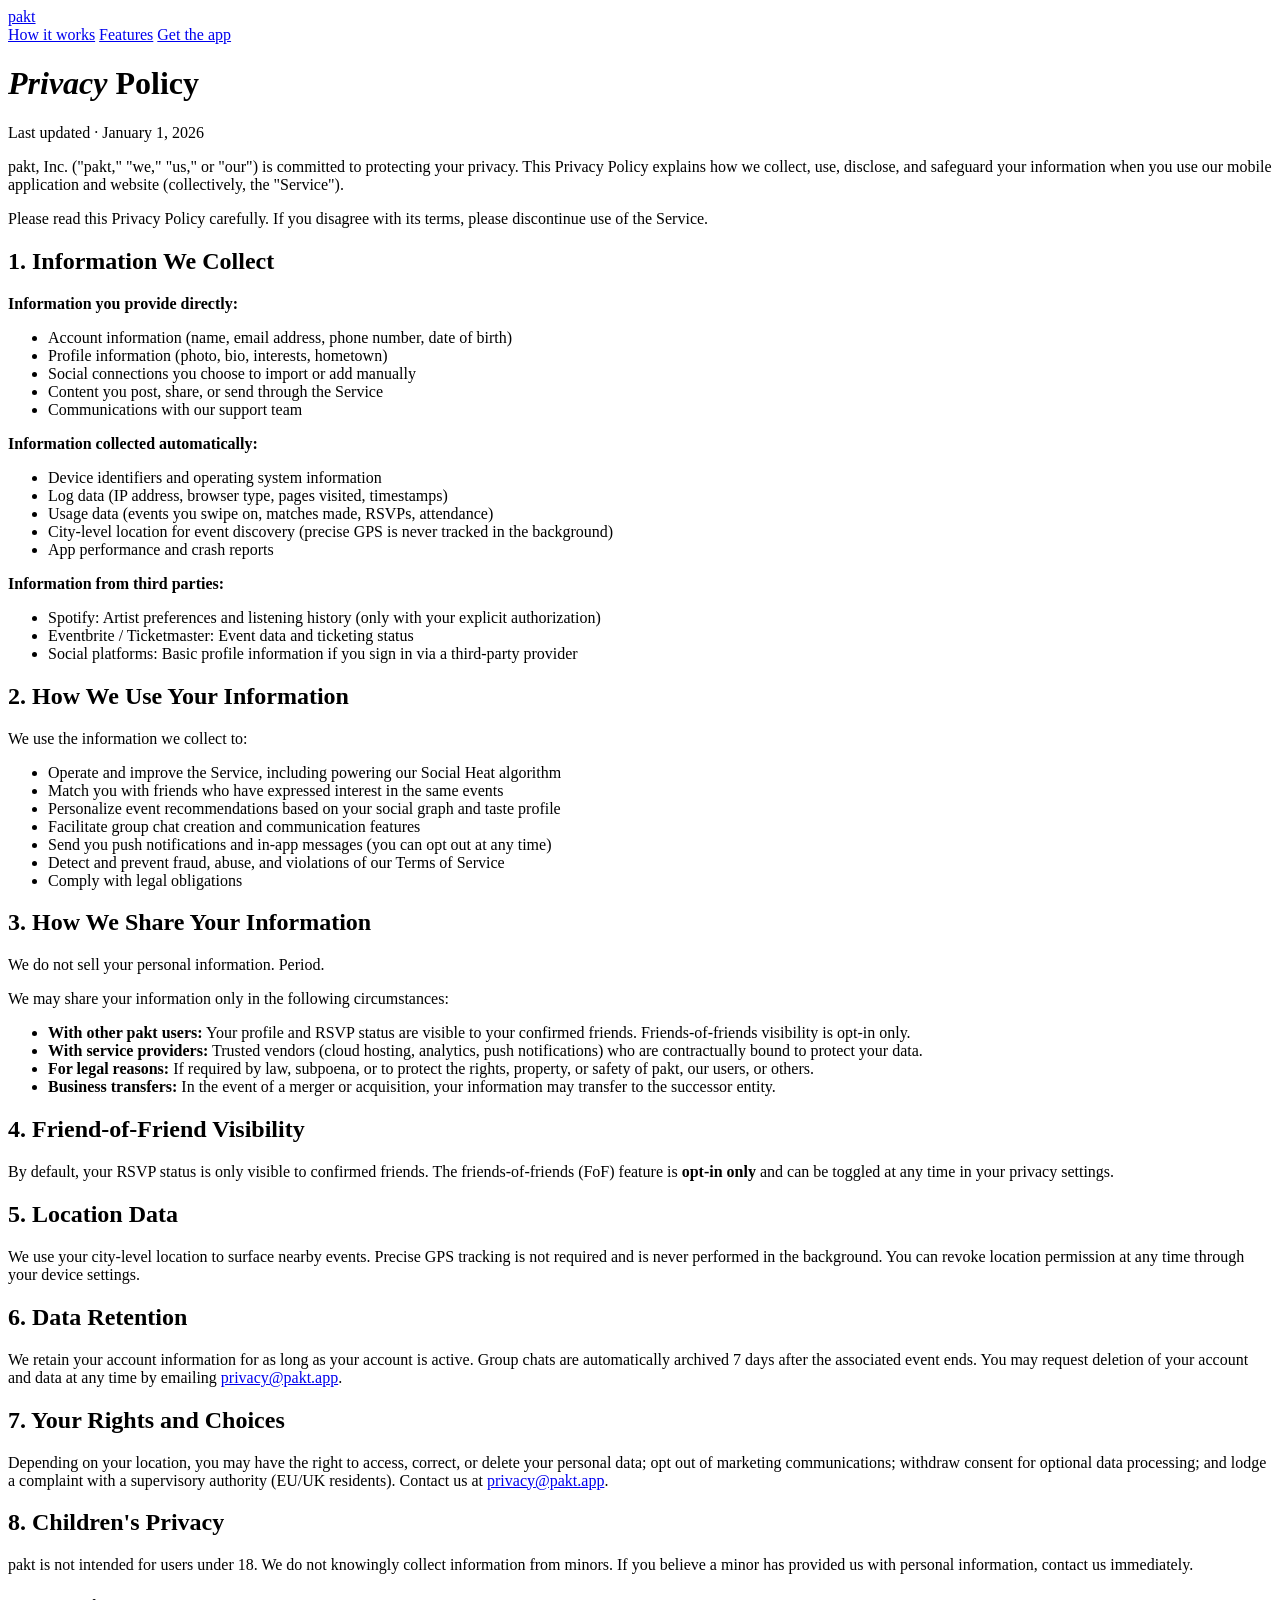
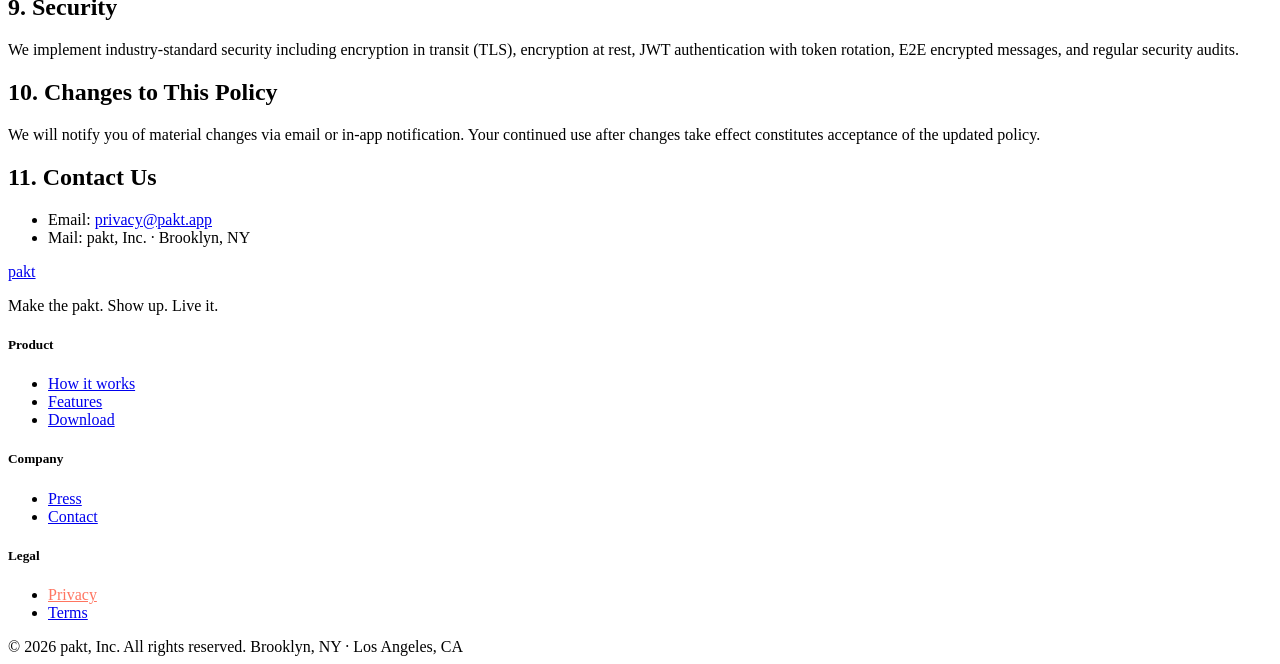
==== privacy.html @ e2770596 "Add files via upload" ====
<!DOCTYPE html>
<html lang="en">
<head>
<meta charset="UTF-8" />
<meta name="viewport" content="width=device-width, initial-scale=1.0" />
<title>Privacy Policy — pakt</title>
<meta name="description" content="pakt's privacy policy. We don't sell your data. Ever." />
<link rel="icon" type="image/svg+xml" href="assets/images/favicon.svg" />
<link rel="preconnect" href="https://fonts.googleapis.com" />
<link rel="preconnect" href="https://fonts.gstatic.com" crossorigin />
<link rel="stylesheet" href="https://fonts.googleapis.com/css2?family=Fraunces:ital,opsz,wght@0,9..144,400;0,9..144,500;0,9..144,600;1,9..144,400;1,9..144,500&family=DM+Sans:opsz,wght@9..40,400;9..40,500&family=JetBrains+Mono:wght@400;500&display=swap" />
<link rel="stylesheet" href="assets/css/style.css" />
</head>
<body>

<nav class="nav scrolled" id="nav">
  <a href="index.html" class="logo">pakt<span class="dot"></span></a>
  <div class="nav-links">
    <a href="index.html#how">How it works</a>
    <a href="index.html#features">Features</a>
    <a href="index.html#download" class="nav-cta">Get the app</a>
  </div>
</nav>

<main class="legal-page">
  <h1><em>Privacy</em> Policy</h1>
  <div class="legal-updated">Last updated · January 1, 2026</div>

  <div class="legal-content">
    <p>pakt, Inc. ("pakt," "we," "us," or "our") is committed to protecting your privacy. This Privacy Policy explains how we collect, use, disclose, and safeguard your information when you use our mobile application and website (collectively, the "Service").</p>

    <p>Please read this Privacy Policy carefully. If you disagree with its terms, please discontinue use of the Service.</p>

    <h2>1. Information We Collect</h2>
    <p><strong>Information you provide directly:</strong></p>
    <ul>
      <li>Account information (name, email address, phone number, date of birth)</li>
      <li>Profile information (photo, bio, interests, hometown)</li>
      <li>Social connections you choose to import or add manually</li>
      <li>Content you post, share, or send through the Service</li>
      <li>Communications with our support team</li>
    </ul>

    <p><strong>Information collected automatically:</strong></p>
    <ul>
      <li>Device identifiers and operating system information</li>
      <li>Log data (IP address, browser type, pages visited, timestamps)</li>
      <li>Usage data (events you swipe on, matches made, RSVPs, attendance)</li>
      <li>City-level location for event discovery (precise GPS is never tracked in the background)</li>
      <li>App performance and crash reports</li>
    </ul>

    <p><strong>Information from third parties:</strong></p>
    <ul>
      <li>Spotify: Artist preferences and listening history (only with your explicit authorization)</li>
      <li>Eventbrite / Ticketmaster: Event data and ticketing status</li>
      <li>Social platforms: Basic profile information if you sign in via a third-party provider</li>
    </ul>

    <h2>2. How We Use Your Information</h2>
    <p>We use the information we collect to:</p>
    <ul>
      <li>Operate and improve the Service, including powering our Social Heat algorithm</li>
      <li>Match you with friends who have expressed interest in the same events</li>
      <li>Personalize event recommendations based on your social graph and taste profile</li>
      <li>Facilitate group chat creation and communication features</li>
      <li>Send you push notifications and in-app messages (you can opt out at any time)</li>
      <li>Detect and prevent fraud, abuse, and violations of our Terms of Service</li>
      <li>Comply with legal obligations</li>
    </ul>

    <h2>3. How We Share Your Information</h2>
    <p>We do not sell your personal information. Period.</p>
    <p>We may share your information only in the following circumstances:</p>
    <ul>
      <li><strong>With other pakt users:</strong> Your profile and RSVP status are visible to your confirmed friends. Friends-of-friends visibility is opt-in only.</li>
      <li><strong>With service providers:</strong> Trusted vendors (cloud hosting, analytics, push notifications) who are contractually bound to protect your data.</li>
      <li><strong>For legal reasons:</strong> If required by law, subpoena, or to protect the rights, property, or safety of pakt, our users, or others.</li>
      <li><strong>Business transfers:</strong> In the event of a merger or acquisition, your information may transfer to the successor entity.</li>
    </ul>

    <h2>4. Friend-of-Friend Visibility</h2>
    <p>By default, your RSVP status is only visible to confirmed friends. The friends-of-friends (FoF) feature is <strong>opt-in only</strong> and can be toggled at any time in your privacy settings.</p>

    <h2>5. Location Data</h2>
    <p>We use your city-level location to surface nearby events. Precise GPS tracking is not required and is never performed in the background. You can revoke location permission at any time through your device settings.</p>

    <h2>6. Data Retention</h2>
    <p>We retain your account information for as long as your account is active. Group chats are automatically archived 7 days after the associated event ends. You may request deletion of your account and data at any time by emailing <a href="mailto:privacy@pakt.app">privacy@pakt.app</a>.</p>

    <h2>7. Your Rights and Choices</h2>
    <p>Depending on your location, you may have the right to access, correct, or delete your personal data; opt out of marketing communications; withdraw consent for optional data processing; and lodge a complaint with a supervisory authority (EU/UK residents). Contact us at <a href="mailto:privacy@pakt.app">privacy@pakt.app</a>.</p>

    <h2>8. Children's Privacy</h2>
    <p>pakt is not intended for users under 18. We do not knowingly collect information from minors. If you believe a minor has provided us with personal information, contact us immediately.</p>

    <h2>9. Security</h2>
    <p>We implement industry-standard security including encryption in transit (TLS), encryption at rest, JWT authentication with token rotation, E2E encrypted messages, and regular security audits.</p>

    <h2>10. Changes to This Policy</h2>
    <p>We will notify you of material changes via email or in-app notification. Your continued use after changes take effect constitutes acceptance of the updated policy.</p>

    <h2>11. Contact Us</h2>
    <ul>
      <li>Email: <a href="mailto:privacy@pakt.app">privacy@pakt.app</a></li>
      <li>Mail: pakt, Inc. · Brooklyn, NY</li>
    </ul>
  </div>
</main>

<footer>
  <div class="footer-grid">
    <div class="footer-brand">
      <a href="index.html" class="logo">pakt<span class="dot"></span></a>
      <p class="footer-tagline">Make the pakt. Show up. Live it.</p>
    </div>
    <div class="footer-col">
      <h5>Product</h5>
      <ul>
        <li><a href="index.html#how">How it works</a></li>
        <li><a href="index.html#features">Features</a></li>
        <li><a href="index.html#download">Download</a></li>
      </ul>
    </div>
    <div class="footer-col">
      <h5>Company</h5>
      <ul>
        <li><a href="mailto:press@pakt.app">Press</a></li>
        <li><a href="mailto:hello@pakt.app">Contact</a></li>
      </ul>
    </div>
    <div class="footer-col">
      <h5>Legal</h5>
      <ul>
        <li><a href="privacy.html" style="color:rgba(255,83,57,0.8)">Privacy</a></li>
        <li><a href="terms.html">Terms</a></li>
      </ul>
    </div>
  </div>
  <div class="footer-bottom">
    <span>© 2026 pakt, Inc. All rights reserved.</span>
    <span>Brooklyn, NY · Los Angeles, CA</span>
  </div>
</footer>

</body>
</html>
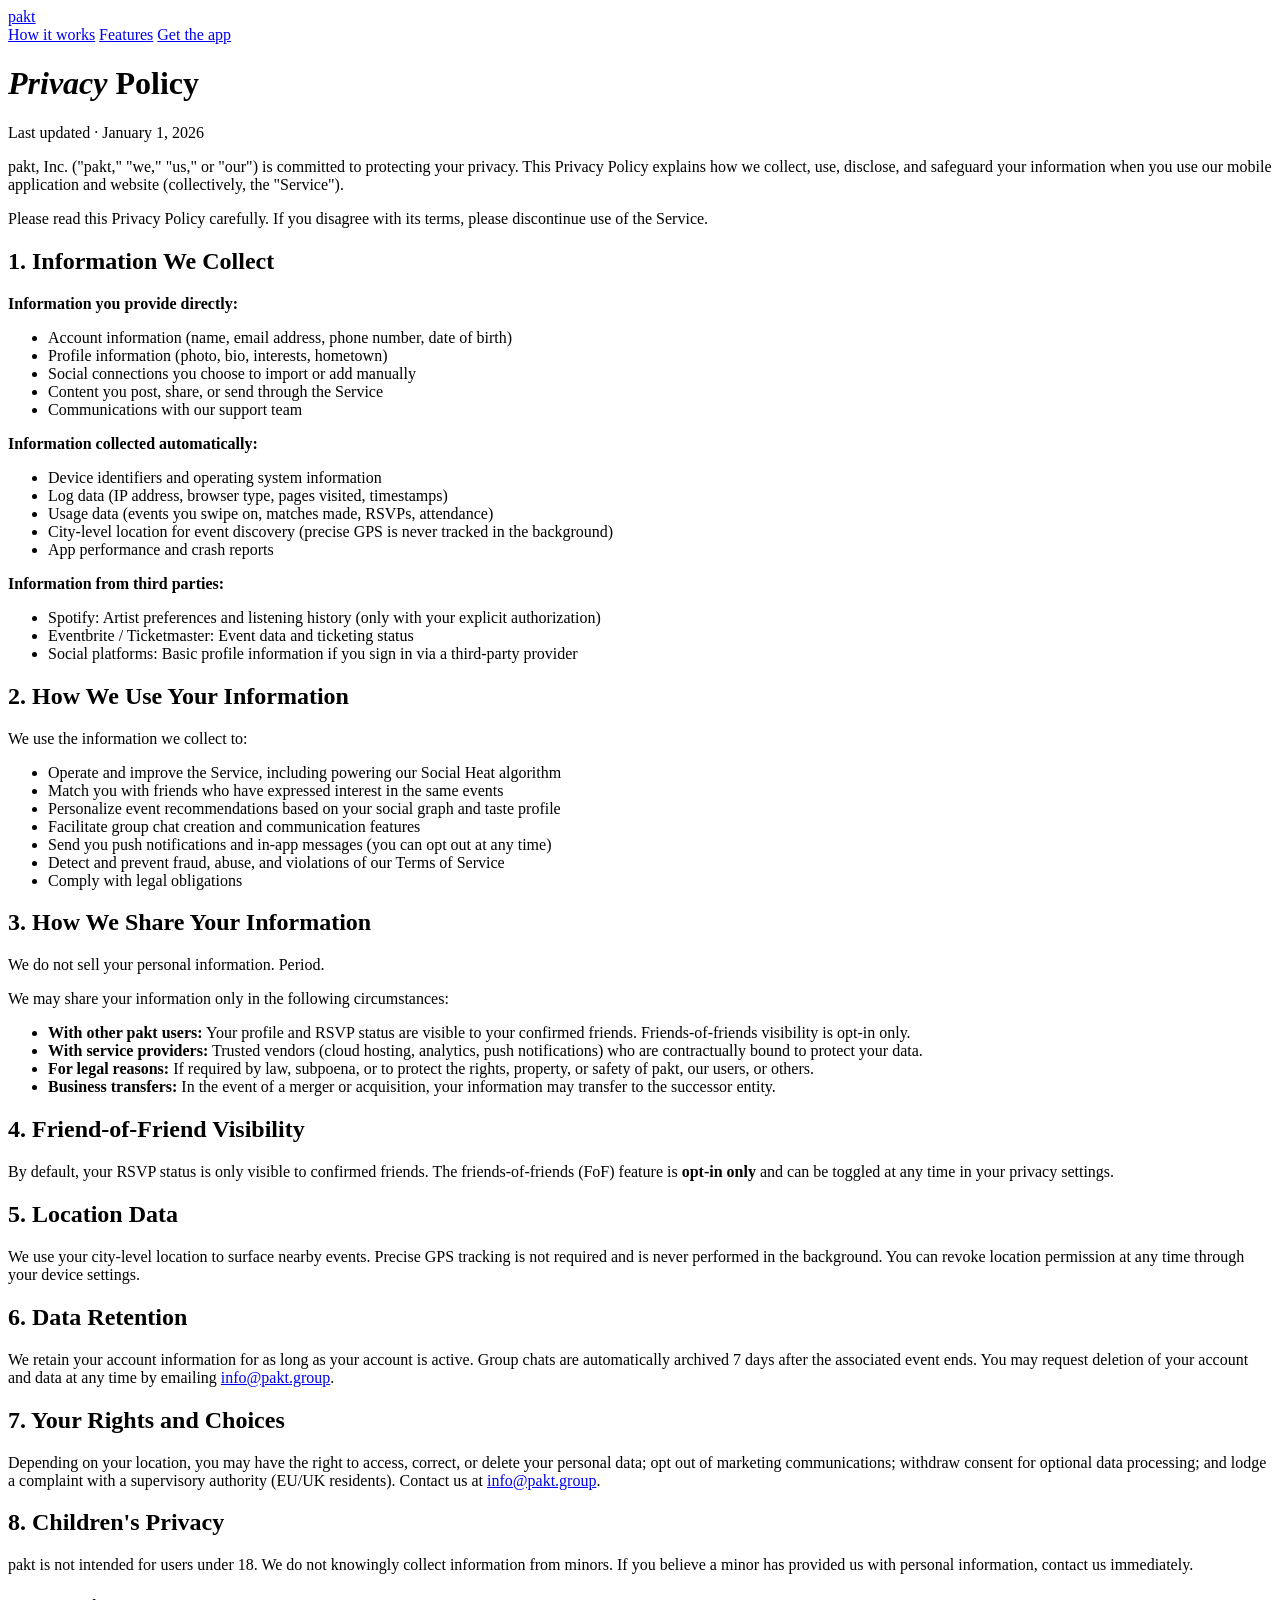
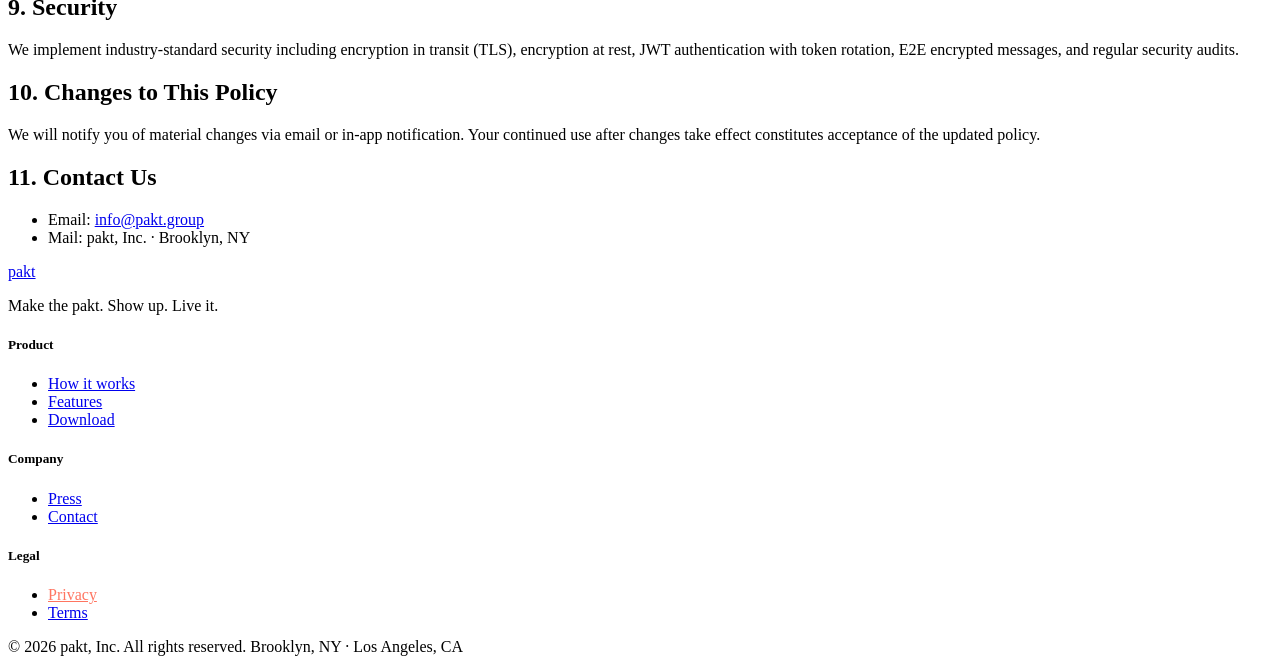
==== commit 166304fc: "Update privacy.html email address replaced email addresses with info@pakt.group" ====
--- a/privacy.html
+++ b/privacy.html
@@ -86,10 +86,10 @@
     <p>We use your city-level location to surface nearby events. Precise GPS tracking is not required and is never performed in the background. You can revoke location permission at any time through your device settings.</p>
 
     <h2>6. Data Retention</h2>
-    <p>We retain your account information for as long as your account is active. Group chats are automatically archived 7 days after the associated event ends. You may request deletion of your account and data at any time by emailing <a href="mailto:privacy@pakt.app">privacy@pakt.app</a>.</p>
+    <p>We retain your account information for as long as your account is active. Group chats are automatically archived 7 days after the associated event ends. You may request deletion of your account and data at any time by emailing <a href="mailto:info@pakt.group">info@pakt.group</a>.</p>
 
     <h2>7. Your Rights and Choices</h2>
-    <p>Depending on your location, you may have the right to access, correct, or delete your personal data; opt out of marketing communications; withdraw consent for optional data processing; and lodge a complaint with a supervisory authority (EU/UK residents). Contact us at <a href="mailto:privacy@pakt.app">privacy@pakt.app</a>.</p>
+    <p>Depending on your location, you may have the right to access, correct, or delete your personal data; opt out of marketing communications; withdraw consent for optional data processing; and lodge a complaint with a supervisory authority (EU/UK residents). Contact us at <a href="mailto:info@pakt.group">info@pakt.group</a>.</p>
 
     <h2>8. Children's Privacy</h2>
     <p>pakt is not intended for users under 18. We do not knowingly collect information from minors. If you believe a minor has provided us with personal information, contact us immediately.</p>
@@ -102,7 +102,7 @@
 
     <h2>11. Contact Us</h2>
     <ul>
-      <li>Email: <a href="mailto:privacy@pakt.app">privacy@pakt.app</a></li>
+      <li>Email: <a href="mailto:info@pakt.group">info@pakt.group</a></li>
       <li>Mail: pakt, Inc. · Brooklyn, NY</li>
     </ul>
   </div>
@@ -125,8 +125,8 @@
     <div class="footer-col">
       <h5>Company</h5>
       <ul>
-        <li><a href="mailto:press@pakt.app">Press</a></li>
-        <li><a href="mailto:hello@pakt.app">Contact</a></li>
+        <li><a href="mailto:info@pakt.group">Press</a></li>
+        <li><a href="mailto:info@pakt.group">Contact</a></li>
       </ul>
     </div>
     <div class="footer-col">
